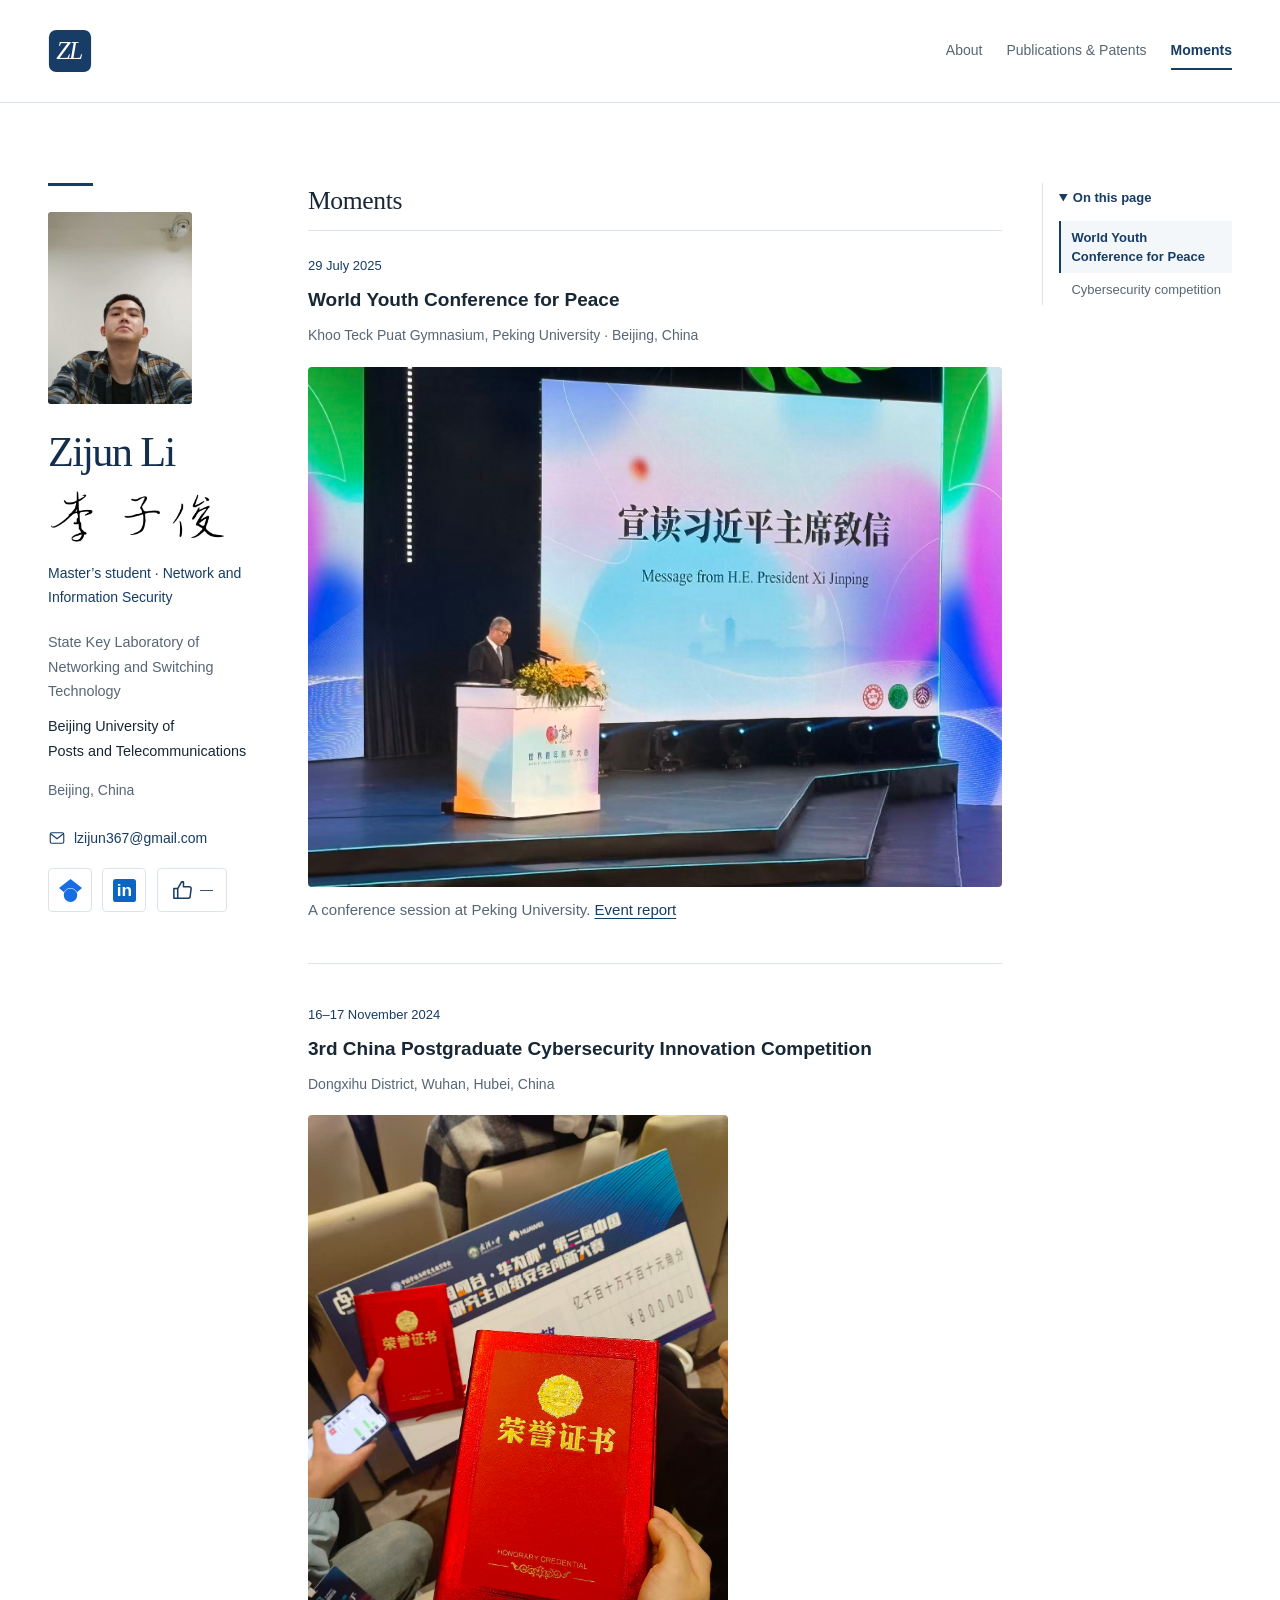
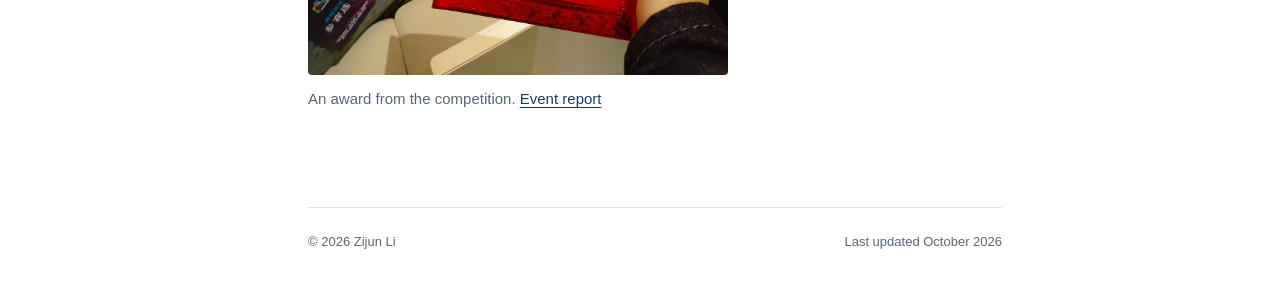
==== moments.html @ 10884714 "Add page directories and Moments gallery" ====
<!doctype html>
<html lang="en">
<head>
  <meta charset="utf-8">
  <meta name="viewport" content="width=device-width,initial-scale=1">
  <meta name="description" content="Academic events and milestones of Zijun Li (李子俊), with personal photographs from the World Youth Conference for Peace and the China Postgraduate Cybersecurity Innovation Competition.">
  <link rel="canonical" href="https://li-zijun.github.io/moments.html">
  <meta property="og:type" content="website">
  <meta property="og:title" content="Moments | Zijun Li (李子俊)">
  <meta property="og:description" content="Academic events and milestones of Zijun Li (李子俊), with personal photographs from the World Youth Conference for Peace and the China Postgraduate Cybersecurity Innovation Competition.">
  <meta property="og:url" content="https://li-zijun.github.io/moments.html">
  <meta property="og:image" content="https://li-zijun.github.io/assets/zijun-li.png">
  <meta property="og:image:alt" content="Zijun Li">
  <meta property="og:site_name" content="Zijun Li">
  <meta name="twitter:card" content="summary">
  <meta name="theme-color" content="#173c65">
  <title>Moments | Zijun Li (李子俊)</title>
  <link rel="icon" href="favicon.ico?v=2" sizes="any">
  <link rel="icon" type="image/png" href="assets/favicon-32.png?v=2" sizes="32x32">
  <link rel="apple-touch-icon" href="assets/apple-touch-icon.png">
  <link rel="stylesheet" href="styles.css?v=5">
</head>
<body class="site-page moments-page has-page-toc" data-page="moments">
  <a class="skip-link" href="#main">Skip to content</a>
  <header class="topbar">
    <a class="site-mark" href="/" aria-label="Go to About"><img src="assets/site-mark.svg" alt="" width="44" height="44"></a>
    <nav aria-label="Main navigation">
      <a href="/">About</a>
      <a href="publications.html">Publications &amp; Patents</a>
      <a href="moments.html" aria-current="page">Moments</a>
    </nav>
  </header>
  <div class="page">
    <aside class="profile" aria-label="Researcher profile">
      <div class="profile-rule"></div>
      <img class="profile-photo" src="assets/zijun-li.png" alt="Portrait of Zijun Li" width="192" height="256">
      <h1>Zijun Li <span class="chinese-signature" lang="zh-CN"><img src="assets/zijun-signature.png" alt="李子俊" width="420" height="230"></span></h1>
      <p class="profile-role">Master’s student · Network and Information Security</p>
      <p class="affiliation"><a href="https://sklnst.bupt.edu.cn/en/" target="_blank" rel="noopener noreferrer">State Key Laboratory of <br>Networking and Switching Technology</a></p>
      <p class="institution"><a href="https://www.bupt.edu.cn/" target="_blank" rel="noopener noreferrer">Beijing University of <br>Posts and Telecommunications</a></p>
      <p class="location">Beijing, China</p>
      <div class="profile-links">
        <a class="email-link" href="mailto:lzijun367@gmail.com"><svg aria-hidden="true" viewBox="0 0 24 24" fill="none" stroke="currentColor" stroke-width="1.5"><rect x="3" y="5" width="18" height="14" rx="2"></rect><path d="m3 6 9 7 9-7"></path></svg><span>lzijun367@gmail.com</span></a>
        <div class="profile-socials">
          <a class="social-link" href="https://scholar.google.com/citations?user=STBmaekAAAAJ&amp;hl=en" target="_blank" rel="noopener noreferrer" aria-label="Zijun Li on Google Scholar" title="Google Scholar"><img src="assets/google-scholar.svg" alt="" width="24" height="24"><span class="sr-only">Google Scholar</span></a>
          <a class="social-link linkedin" href="https://www.linkedin.com/in/zijun-l-280993342/" target="_blank" rel="noopener noreferrer" aria-label="Zijun Li on LinkedIn" title="LinkedIn"><svg aria-hidden="true" viewBox="0 0 24 24"><rect width="24" height="24" rx="3" fill="#0a66c2"></rect><text x="4" y="18" font-family="Arial,sans-serif" font-size="18" font-weight="700" fill="white">in</text></svg><span class="sr-only">LinkedIn</span></a>
          <button class="social-link like-button" type="button" data-site-like aria-label="Like this website" aria-pressed="false" title="Like this website" disabled><svg aria-hidden="true" viewBox="0 0 24 24" fill="none" stroke="currentColor" stroke-width="1.6" stroke-linecap="round" stroke-linejoin="round"><path d="M7 10v10H3V10h4Zm0 0 4-7h2v5h6a2 2 0 0 1 2 2l-1 8a2 2 0 0 1-2 2H7"></path></svg><span class="like-count" aria-hidden="true">—</span></button>
          <span class="sr-only" data-like-status role="status" aria-live="polite"></span>
        </div>
      </div>
    </aside>
    <aside class="page-toc" aria-label="Page contents">
      <details class="toc-disclosure" open>
        <summary>On this page</summary>
        <nav aria-label="On this page">
          <ul class="toc-list">
            <li><a href="#peace-conference-2025" data-toc-link>World Youth Conference for Peace</a></li>
            <li><a href="#cybersecurity-competition-2024" data-toc-link>Cybersecurity competition</a></li>
          </ul>
        </nav>
      </details>
    </aside>
    <main id="main">
      <section id="moments" aria-labelledby="moments-heading">
        <div class="section-heading"><h2 id="moments-heading">Moments</h2></div>
        <article id="peace-conference-2025" class="moment" data-toc-target>
          <p class="moment-meta"><time datetime="2025-07-29">29 July 2025</time></p>
          <h3>World Youth Conference for Peace</h3>
          <p class="moment-location">Khoo Teck Puat Gymnasium, Peking University · Beijing, China</p>
          <figure class="moment-photo">
            <a href="assets/world-youth-peace-2025.jpg" target="_blank" rel="noopener" aria-label="View the World Youth Conference for Peace photograph at full size"><img src="assets/world-youth-peace-2025.jpg" alt="Photograph at the World Youth Conference for Peace venue." width="1707" height="1280" loading="lazy"></a>
            <figcaption class="moment-note">A conference session at Peking University. <a href="https://newsen.pku.edu.cn/news_events/news/focus/15045.html" target="_blank" rel="noopener noreferrer">Event report</a></figcaption>
          </figure>
        </article>
        <article id="cybersecurity-competition-2024" class="moment" data-toc-target>
          <p class="moment-meta"><time datetime="2024-11-16">16</time>–<time datetime="2024-11-17">17 November 2024</time></p>
          <h3>3rd China Postgraduate Cybersecurity Innovation Competition</h3>
          <p class="moment-location">Dongxihu District, Wuhan, Hubei, China</p>
          <figure class="moment-photo portrait">
            <a href="assets/postgraduate-cybersecurity-2024.jpg" target="_blank" rel="noopener" aria-label="View the cybersecurity competition photograph at full size"><img src="assets/postgraduate-cybersecurity-2024.jpg" alt="Award photograph at the China Postgraduate Cybersecurity Innovation Competition." width="1280" height="1707" loading="lazy"></a>
            <figcaption class="moment-note">An award from the competition. <a href="https://news.whu.edu.cn/info/1007/470717.htm" target="_blank" rel="noopener noreferrer">Event report</a></figcaption>
          </figure>
        </article>
      </section>

      <footer><span>© 2026 Zijun Li</span><span>Last updated October 2026</span></footer>
    </main>
  </div>
  <p id="copy-status" class="sr-only" role="status" aria-live="polite"></p>
  <script src="script.js?v=4"></script>
</body>
</html>
---- styles.css ----
:root{color-scheme:light;--ink:#182735;--muted:#576675;--accent:#173c65;--line:#dce3e9;--soft:#f4f7fa;--white:#fff;--serif:Georgia,"Times New Roman",serif;--sans:-apple-system,BlinkMacSystemFont,"Segoe UI",Arial,"Noto Sans",sans-serif}
*{box-sizing:border-box}
[hidden]{display:none!important}
html{scroll-behavior:auto;scroll-padding-top:var(--nav-height,90px)}
body{margin:0;background:var(--white);color:var(--ink);font-family:var(--sans);font-size:1rem;line-height:1.75;overflow-wrap:anywhere;-webkit-font-smoothing:antialiased}
a{color:var(--accent);text-underline-offset:.22em;text-decoration-thickness:1px}
a:hover{text-decoration:underline;color:#0a5680}
a:focus-visible,button:focus-visible,summary:focus-visible{outline:3px solid #477aab;outline-offset:5px;border-radius:2px}
.skip-link{position:absolute;top:-5rem;left:1rem;padding:.5rem 1rem;z-index:20;background:var(--accent);color:#fff}
.skip-link:focus{top:1rem}
.topbar{max-width:1200px;margin:auto;padding:1.5rem 3rem;display:flex;align-items:center;justify-content:space-between;gap:2rem;border-bottom:1px solid var(--line);font-size:.875rem;position:sticky;top:0;z-index:10;background:var(--white)}
.site-mark{display:block;width:44px;height:44px;flex:0 0 44px}
.site-mark img{display:block;width:100%;height:100%}
nav{display:flex;gap:1.5rem;flex-wrap:wrap;min-width:0}
nav a{text-decoration:none;color:var(--muted);padding:.35rem 0;border-bottom:2px solid transparent}
nav a[aria-current="page"]{color:var(--accent);border-bottom-color:var(--accent);font-weight:600}
.page{max-width:1200px;margin:0 auto;padding:4.5rem 3rem 0;display:grid;grid-template-columns:245px minmax(0,1fr);gap:4.5rem}
.profile{align-self:start;position:sticky;top:calc(var(--nav-height,90px) + 1.5rem)}
.profile-rule{width:2.8rem;height:3px;background:var(--accent);margin-bottom:1.65rem}
.profile-photo{display:block;width:144px;height:auto;border-radius:3px;margin:0 0 1.5rem}
h1 .chinese-signature{display:block;width:180px;height:58px;margin-top:.7rem;overflow:hidden;position:relative}
.chinese-signature img{position:absolute;width:262.5px;height:143.75px;max-width:none;left:-40.125px;top:-49.5px}
h1{font-family:var(--serif);font-size:2.65rem;line-height:1.15;letter-spacing:-.04em;font-weight:400;margin:0 0 1.5rem;color:#142f4d}

.profile-focus{font-size:1.0625rem;line-height:1.6;margin:0 0 1.6rem;font-weight:500}
.profile-role{font-size:.875rem;color:var(--accent);margin:-.5rem 0 1.3rem;line-height:1.7}
.affiliation,.institution{font-size:.9rem;line-height:1.7;margin:.65rem 0;color:var(--muted)}
.institution{color:var(--ink)}
.location{font-size:.875rem;color:var(--muted);margin:.9rem 0 1.5rem}
.profile-links{display:flex;align-items:flex-start;flex-direction:column;gap:.5rem;font-size:.875rem}
.profile-links a{overflow-wrap:anywhere;text-decoration:none}
.profile-links a:hover{text-decoration:underline}
.email-link{display:flex;align-items:center;gap:.5rem;max-width:100%}
.email-link svg{width:18px;height:18px;flex:0 0 auto}
.profile-socials{display:flex;flex-wrap:wrap;gap:.65rem;margin:.6rem 0 0}
.social-link{display:grid;place-items:center;position:relative;width:44px;height:44px;border:1px solid var(--line);border-radius:4px;background:#fff}
.social-link:hover{background:var(--soft);border-color:#9db3c7}
.social-link img,.social-link svg{width:23px;height:23px}
.like-button{display:flex;align-items:center;justify-content:center;gap:.4rem;width:auto;min-width:70px;padding:0 .6rem;font:inherit;color:var(--accent);cursor:pointer}
.like-button svg{flex:0 0 23px}
.like-count{font-size:.8125rem;font-variant-numeric:tabular-nums;white-space:nowrap}
.like-button.is-liked{background:var(--soft);border-color:#9db3c7}
.like-button.is-liked svg{fill:var(--accent);stroke:var(--accent)}
.like-button:disabled{cursor:default}
.like-button[aria-busy="true"]{opacity:.65}
.profile-socials .social-link:first-child img{filter:invert(31%) sepia(67%) saturate(1800%) hue-rotate(198deg) brightness(96%)}
.profile-note{font-size:.8125rem;line-height:1.9;color:var(--muted);margin-top:2rem;padding-top:1.5rem;border-top:1px solid var(--line);max-width:205px}
main{min-width:0;scroll-margin-top:calc(var(--nav-height,90px) + 1.5rem)}
.site-page main{display:flex;flex-direction:column;min-height:calc(100vh - 13rem)}
.site-page main>footer{margin-top:auto}
.about-education{margin-top:3rem}
#education,#research{scroll-margin-top:calc(var(--nav-height,90px) + 1.5rem)}
.about-research{margin-top:2rem;padding-top:1.4rem;border-top:1px solid var(--line)}
.subsection-title{font-size:1.125rem;margin:0 0 1.4rem}
.research-grid h4{font-size:1rem;line-height:1.5;font-weight:600;margin:.4rem 0 .6rem}
section{margin-bottom:3.5rem;scroll-margin-top:2.5rem}
p{margin:0 0 1rem}
.intro{font-size:1.1875rem;line-height:1.7;color:#2f4356}
.about p:not(.intro){color:var(--muted)}
.section-heading{display:flex;justify-content:space-between;align-items:center;border-bottom:1px solid var(--line);padding-bottom:.75rem;margin-bottom:1.5rem}
.section-heading h2,.section-heading h3{font-family:var(--serif);font-size:1.6rem;font-weight:400;line-height:1.4;letter-spacing:-.015em;margin:0}
.section-number{font-size:.75rem;color:#7c8a98;font-variant-numeric:tabular-nums}
.research-grid{display:grid;grid-template-columns:repeat(2,minmax(0,1fr));gap:1.5rem 2rem}
.research-index{font-family:var(--serif);font-size:1.0625rem;color:var(--accent)}
h3{font-size:1rem;line-height:1.5;font-weight:600;margin:.4rem 0 .6rem}
.research-grid p{font-size:.875rem;line-height:1.75;color:var(--muted);margin:0}
.publication,.patent{padding:0 0 1.8rem;margin-bottom:1.9rem;border-bottom:1px solid var(--line)}
.paper-meta{font-size:.8125rem;display:flex;flex-wrap:wrap;align-items:center;gap:.65rem;color:var(--muted);margin-bottom:.8rem}
.venue{background:#e9f0f7;color:var(--accent);font-weight:600;letter-spacing:.015em;padding:.08rem .5rem;border-radius:2px}
.publication h3,.patent h3{font-size:1.1875rem;line-height:1.55;margin:0 0 .7rem;font-weight:600}
.publication h3 a{color:var(--ink);text-decoration:none}
.publication h3 a:hover{color:var(--accent);text-decoration:underline}
.authors{font-size:.875rem;line-height:1.7;color:var(--muted);margin:0 0 .6rem}
.authors strong{font-weight:600;color:var(--ink)}
.original-title{font-size:.9rem;color:var(--muted);line-height:1.7;margin:.2rem 0 .65rem}
.journal{font-size:.875rem;color:var(--muted);margin:0 0 .8rem}
.paper-description{font-size:1rem;line-height:1.7;margin:.8rem 0 1rem}
.study-scope{display:flex;flex-wrap:wrap;gap:.7rem 1.25rem;font-size:.8125rem;color:var(--muted);margin:.9rem 0 1rem}
.study-scope strong{font-size:.9375rem;color:var(--accent);font-weight:600}
.paper-links{display:flex;flex-wrap:wrap;gap:1.25rem;font-size:.875rem;margin:.5rem 0 .7rem}
.paper-detail{font-size:.875rem;margin-top:.6rem}
summary{cursor:pointer;color:var(--accent);width:fit-content;padding:.1rem .2rem .1rem 0}
summary:hover{text-decoration:underline;text-underline-offset:.2em}
.figure-toggle summary{padding:.35rem .2rem .35rem 0;min-height:2.2rem}
.figure-toggle .hide-figure{display:none}
.figure-toggle[open] .show-figure{display:none}
.figure-toggle[open] .hide-figure{display:inline}
.figure-toggle .paper-figure{margin:.75rem 0 .9rem}
figure{margin:1rem 0 .5rem;padding:1rem;border:1px solid var(--line);background:#fff}
figure img{display:block;width:100%;height:auto}
.paper-figure{margin:1.2rem 0;padding:.8rem;border:1px solid var(--line);border-radius:4px;box-shadow:0 2px 8px #18395606}
.compact-figure{max-width:420px;margin-left:auto;margin-right:auto}
.paper-figure a{display:block}
.paper-figure figcaption a{display:inline}
.tmcir-figure{max-width:540px;margin-left:auto;margin-right:auto}
figcaption{color:var(--muted);font-size:.8125rem;margin:.8rem 0 0;line-height:1.6}
.citation-content{position:relative;margin:1rem 0 0;padding:1rem;background:var(--soft);border:1px solid var(--line)}
.citation-note{font-size:.875rem;margin:0 0 .8rem;color:var(--muted)}
.copy-button{border:1px solid #bdccd9;border-radius:3px;padding:.35rem .7rem;background:#fff;font:inherit;color:var(--accent);cursor:pointer;min-height:2.2rem}
.copy-button:hover{background:#e8eff6}
pre{white-space:pre-wrap;overflow-wrap:anywhere;font-size:.8125rem;line-height:1.6;color:#33495c;margin:1rem 0 0}
.background-item{display:grid;grid-template-columns:130px minmax(0,1fr);gap:1.5rem;margin-bottom:1.6rem}
.background-year{font-size:.8125rem;font-weight:500;line-height:1.8;color:var(--accent);padding-top:.4rem}
.background-item h3,.background-item h4{margin:.1rem 0 .3rem;font-weight:600}
.background-item p{font-size:.9375rem;line-height:1.7;color:var(--muted);margin:.4rem 0 0}
.background-item .background-unit{font-size:.875rem;color:#344b61}
.background-item .degree{font-size:1rem;color:var(--ink)}
.experience-group{border-top:1px solid var(--line);padding-top:1.2rem;margin-top:1.8rem}
.experience-group .experience-title{font-size:1.125rem;font-weight:600;margin:0 0 1.4rem}
.school-heading{display:flex;align-items:center;gap:1rem;margin-bottom:.7rem}
.school-heading>div,.school-heading>p{min-width:0}
.school-logo{display:grid;place-items:center;width:54px;height:54px;flex:0 0 54px;background:#fff}
.school-logo img{display:block;width:100%;height:100%;object-fit:contain}
.school-heading h3 a,.school-heading h4 a{color:var(--ink);text-decoration:none}
.school-heading h3 a:hover,.school-heading h4 a:hover{color:var(--accent);text-decoration:underline}
.school-heading .degree{margin:.3rem 0 0}
.school-heading h3,.school-heading h4{margin:0;font-size:1rem;line-height:1.5}
.affiliation a,.institution a{color:inherit;text-decoration:none}
.affiliation a:hover,.institution a:hover{color:var(--accent);text-decoration:underline}
footer{display:flex;justify-content:space-between;flex-wrap:wrap;gap:.4rem 1rem;border-top:1px solid var(--line);padding:1.4rem 0 2rem;font-size:.8125rem;color:var(--muted)}
.sr-only{position:absolute;width:1px;height:1px;padding:0;margin:-1px;overflow:hidden;clip:rect(0,0,0,0);white-space:nowrap;border:0}
@media(min-width:1250px){.page{gap:5rem;padding-top:5rem}.topbar{padding-top:1.8rem;padding-bottom:1.8rem}}
@media(max-width:1020px){.page{grid-template-columns:215px minmax(0,1fr);gap:2.5rem;padding:3rem 2rem 0}.topbar{padding:1.25rem 2rem;gap:1.3rem;flex-wrap:wrap}.research-grid{grid-template-columns:1fr;gap:1.25rem}.research-grid article{display:grid;grid-template-columns:1.75rem minmax(0,1fr);column-gap:.4rem}.research-grid h4{margin:0 0 .2rem}.research-grid p{grid-column:2}.background-item{grid-template-columns:1fr;gap:.15rem}}
@media(max-width:720px){html{scroll-padding-top:1.5rem}.topbar{padding:1.1rem 1.4rem;gap:1rem}nav{gap:.35rem .9rem;width:auto;flex:1;justify-content:flex-end;font-size:.875rem}nav a{padding:.35rem 0}.page{display:block;padding:2.5rem 1.4rem 0}.profile{position:static;display:block;border-bottom:1px solid var(--line);padding-bottom:2rem;margin-bottom:2.5rem}.profile-rule{margin-bottom:1.15rem}h1{font-size:2.8rem;margin-bottom:1.25rem}.profile-focus{font-size:1rem;margin-bottom:1rem}.profile-focus br{display:none}.profile-focus br::after{content:' '}.affiliation,.institution{margin:.4rem 0;font-size:.9rem}.affiliation br,.institution br{display:none}.location{margin:.7rem 0 1rem}.profile-links{flex-direction:row;flex-wrap:wrap;gap:.5rem 1.1rem}.profile-links a:first-child{width:100%}.profile-note{display:none}.intro{font-size:1.125rem}section{margin-bottom:2.75rem}.section-heading h2,.section-heading h3{font-size:1.5rem}.publication h3,.patent h3{font-size:1.125rem}.background-item{gap:.2rem}.paper-meta{font-size:.8125rem}.study-scope{column-gap:1rem}figure{padding:.5rem}footer{font-size:.75rem}}
@media(prefers-reduced-motion:reduce){html{scroll-behavior:auto}}
@media(min-width:721px) and (max-height:900px){.profile{position:static}}
@media(max-width:720px){.profile-photo{width:112px;margin-bottom:1.3rem}.profile-socials{margin:.25rem 0 0;width:100%}.profile-links .social-link:first-child{width:44px}.school-heading{align-items:flex-start;gap:.8rem}.school-logo{width:46px;height:46px;flex-basis:46px}.profile-note{display:none}}
@media print{.site-page main{display:block;min-height:0}.topbar,.profile-links,.paper-links,.copy-button,footer{display:none}.page{display:block;padding:0}.profile{position:static;margin-bottom:1rem}.profile-focus,.profile-note,.profile-rule,.location{display:none}.profile h1{margin-bottom:.6rem}.affiliation,.institution{display:inline}section{margin-bottom:1.5rem}.publication{break-inside:avoid}a{color:inherit;text-decoration:none}details:not([open]){display:none}}

@media(max-width:720px){.publications-page .profile,.patents-page .profile{display:none}}

#patents{scroll-margin-top:calc(var(--nav-height,90px) + 1.5rem)}

.background-item .background-location{font-size:.875rem;color:#6a7987;margin:.1rem 0 .65rem}

/* Keep the page directory beside the reading column when there is room. */
.has-page-toc .page{column-gap:3rem;row-gap:1.75rem}
.has-page-toc .profile{grid-column:1;grid-row:1 / span 2}
.has-page-toc main{grid-column:2;grid-row:2}
.page-toc{grid-column:2;grid-row:1;align-self:start;min-width:0}
.toc-disclosure{border:1px solid var(--line);border-radius:4px;padding:.6rem .9rem;background:var(--white)}
.toc-disclosure>summary{font-size:.8125rem;font-weight:600;padding:.25rem 0;min-height:1.9rem}
.page-toc nav{display:block;width:auto;margin:.5rem 0 0;font-size:inherit}
.toc-list{list-style:none;margin:0;padding:0}
.toc-list .toc-group{font-size:.6875rem;font-weight:600;letter-spacing:.04em;color:var(--muted);margin:.9rem 0 .25rem;padding-left:.65rem}
.toc-list .toc-group:first-child{margin-top:.15rem}
.page-toc a{display:block;border:0;border-left:2px solid transparent;padding:.4rem .65rem;font-size:.8125rem;line-height:1.5;color:var(--muted);text-decoration:none}
.page-toc a:hover{background:var(--soft);color:var(--accent)}
.page-toc a[aria-current="location"]{border-left-color:var(--accent);background:var(--soft);color:var(--accent);font-weight:600}
.has-page-toc [data-toc-target],.has-page-toc #about,.has-page-toc #research,.has-page-toc #education,.has-page-toc #experience{scroll-margin-top:1.5rem}
.moment{margin-bottom:2.5rem;padding-bottom:2.5rem;border-bottom:1px solid var(--line)}
.moment:last-child{margin-bottom:0;border-bottom:0}
.moment h3{font-size:1.1875rem;line-height:1.5;margin:.5rem 0 .6rem}
.moment-meta{font-size:.8125rem;color:var(--accent);margin:0 0 .4rem}
.moment-location{font-size:.875rem;line-height:1.6;color:var(--muted);margin:0 0 1rem}
.moment-note{font-size:.9375rem;line-height:1.7;color:var(--muted)}
.moment-photo{margin:1.25rem 0 0;padding:0;border:0;background:var(--white)}
.moment-photo.portrait{max-width:420px}
.moment-photo>a{display:block}
.moment-photo img{border-radius:4px}
.moment-photo figcaption{margin-top:.65rem}
@media(min-width:1280px){
  .has-page-toc .topbar{max-width:1440px}
  .has-page-toc .page{max-width:1440px;grid-template-columns:220px minmax(0,1fr) 190px;column-gap:2.5rem;row-gap:0}
  .has-page-toc .profile{grid-column:1;grid-row:1}
  .has-page-toc main{grid-column:2;grid-row:1}
  .page-toc{grid-column:3;grid-row:1;position:sticky;top:calc(var(--nav-height,90px) + 1.5rem);max-height:calc(100dvh - var(--nav-height,90px) - 3rem);overflow-y:auto;overscroll-behavior:contain;scrollbar-width:thin}
  .toc-disclosure{border:0;border-left:1px solid var(--line);border-radius:0;padding:0 0 0 1rem}
}
@media(max-width:720px){html{scroll-padding-top:var(--nav-height,90px)}.page-toc{margin:0 0 1.75rem}.page-toc a{padding:.55rem .65rem;font-size:.875rem}}
@media(max-width:720px){.moments-page .profile{display:none}.moment h3{font-size:1.125rem}.moment{margin-bottom:2rem;padding-bottom:2rem}}
@media print{.has-page-toc .page{display:block}.page-toc{display:none}}
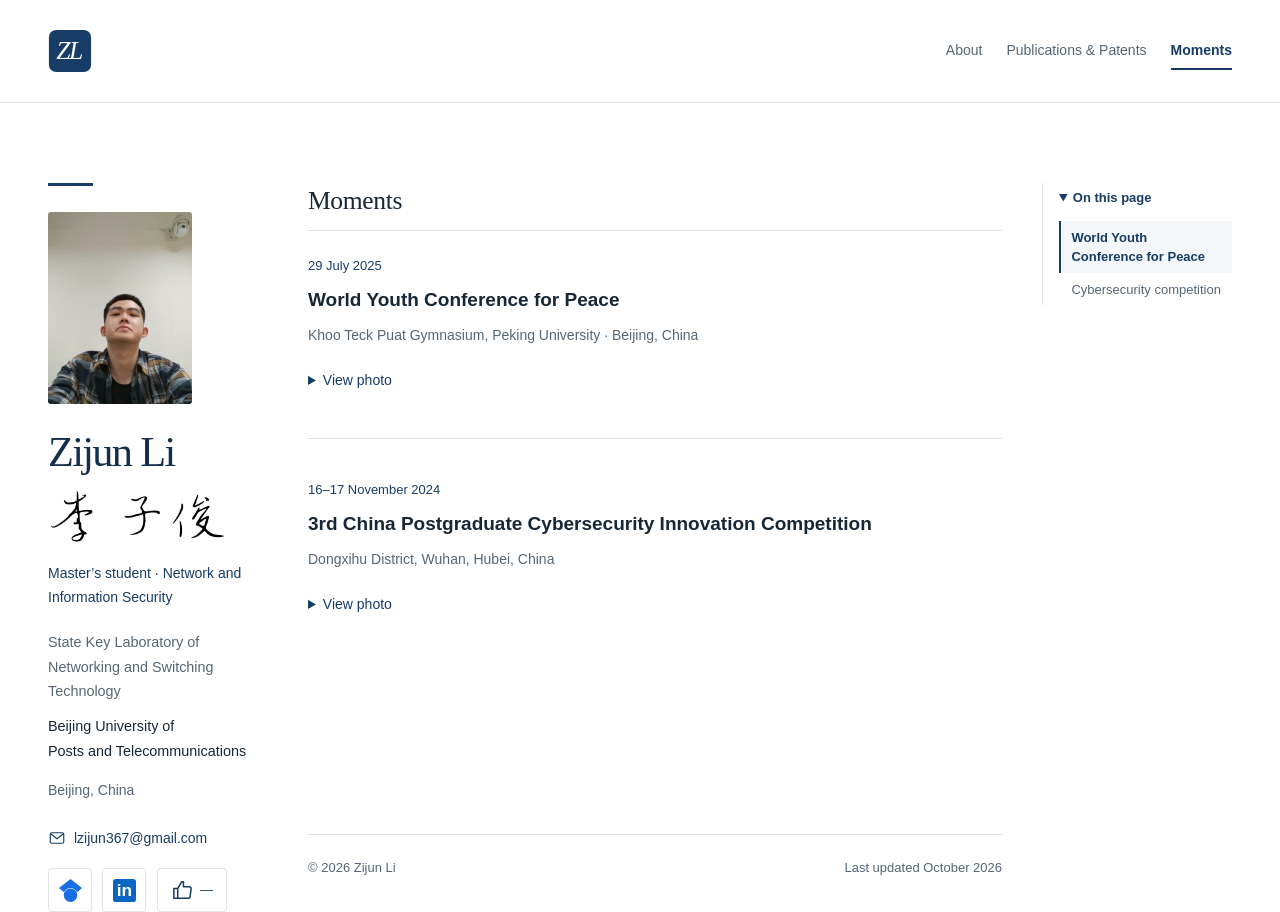
==== commit 811af82c: "Refine directories and make Moments photos collapsible" ====
--- a/moments.html
+++ b/moments.html
@@ -18,7 +18,7 @@
   <link rel="icon" href="favicon.ico?v=2" sizes="any">
   <link rel="icon" type="image/png" href="assets/favicon-32.png?v=2" sizes="32x32">
   <link rel="apple-touch-icon" href="assets/apple-touch-icon.png">
-  <link rel="stylesheet" href="styles.css?v=5">
+  <link rel="stylesheet" href="styles.css?v=6">
 </head>
 <body class="site-page moments-page has-page-toc" data-page="moments">
   <a class="skip-link" href="#main">Skip to content</a>
@@ -67,19 +67,25 @@
           <p class="moment-meta"><time datetime="2025-07-29">29 July 2025</time></p>
           <h3>World Youth Conference for Peace</h3>
           <p class="moment-location">Khoo Teck Puat Gymnasium, Peking University · Beijing, China</p>
+          <details class="paper-detail figure-toggle moment-photo-toggle">
+            <summary><span class="show-figure">View photo</span><span class="hide-figure">Hide photo</span></summary>
           <figure class="moment-photo">
             <a href="assets/world-youth-peace-2025.jpg" target="_blank" rel="noopener" aria-label="View the World Youth Conference for Peace photograph at full size"><img src="assets/world-youth-peace-2025.jpg" alt="Photograph at the World Youth Conference for Peace venue." width="1707" height="1280" loading="lazy"></a>
             <figcaption class="moment-note">A conference session at Peking University. <a href="https://newsen.pku.edu.cn/news_events/news/focus/15045.html" target="_blank" rel="noopener noreferrer">Event report</a></figcaption>
           </figure>
+          </details>
         </article>
         <article id="cybersecurity-competition-2024" class="moment" data-toc-target>
           <p class="moment-meta"><time datetime="2024-11-16">16</time>–<time datetime="2024-11-17">17 November 2024</time></p>
           <h3>3rd China Postgraduate Cybersecurity Innovation Competition</h3>
           <p class="moment-location">Dongxihu District, Wuhan, Hubei, China</p>
+          <details class="paper-detail figure-toggle moment-photo-toggle">
+            <summary><span class="show-figure">View photo</span><span class="hide-figure">Hide photo</span></summary>
           <figure class="moment-photo portrait">
             <a href="assets/postgraduate-cybersecurity-2024.jpg" target="_blank" rel="noopener" aria-label="View the cybersecurity competition photograph at full size"><img src="assets/postgraduate-cybersecurity-2024.jpg" alt="Award photograph at the China Postgraduate Cybersecurity Innovation Competition." width="1280" height="1707" loading="lazy"></a>
             <figcaption class="moment-note">An award from the competition. <a href="https://news.whu.edu.cn/info/1007/470717.htm" target="_blank" rel="noopener noreferrer">Event report</a></figcaption>
           </figure>
+          </details>
         </article>
       </section>
 
@@ -87,6 +93,6 @@
     </main>
   </div>
   <p id="copy-status" class="sr-only" role="status" aria-live="polite"></p>
-  <script src="script.js?v=4"></script>
+  <script src="script.js?v=5"></script>
 </body>
 </html>
--- a/styles.css
+++ b/styles.css
@@ -148,6 +148,8 @@
 .page-toc a:hover{background:var(--soft);color:var(--accent)}
 .page-toc a[aria-current="location"]{border-left-color:var(--accent);background:var(--soft);color:var(--accent);font-weight:600}
 .has-page-toc [data-toc-target],.has-page-toc #about,.has-page-toc #research,.has-page-toc #education,.has-page-toc #experience{scroll-margin-top:1.5rem}
+.has-page-toc [data-toc-target]:target>.section-heading,.has-page-toc [data-toc-target]:target>h3{background:#edf3f8;box-shadow:-.45rem 0 0 var(--accent),.45rem 0 0 #edf3f8;border-radius:2px}
+.has-page-toc article[data-toc-target]:target{background:#f7f9fc;outline:1px solid #dce6ef;outline-offset:.65rem;border-radius:3px}
 .moment{margin-bottom:2.5rem;padding-bottom:2.5rem;border-bottom:1px solid var(--line)}
 .moment:last-child{margin-bottom:0;border-bottom:0}
 .moment h3{font-size:1.1875rem;line-height:1.5;margin:.5rem 0 .6rem}
@@ -159,6 +161,7 @@
 .moment-photo>a{display:block}
 .moment-photo img{border-radius:4px}
 .moment-photo figcaption{margin-top:.65rem}
+.moment-photo-toggle .moment-photo{margin-top:.75rem}
 @media(min-width:1280px){
   .has-page-toc .topbar{max-width:1440px}
   .has-page-toc .page{max-width:1440px;grid-template-columns:220px minmax(0,1fr) 190px;column-gap:2.5rem;row-gap:0}
